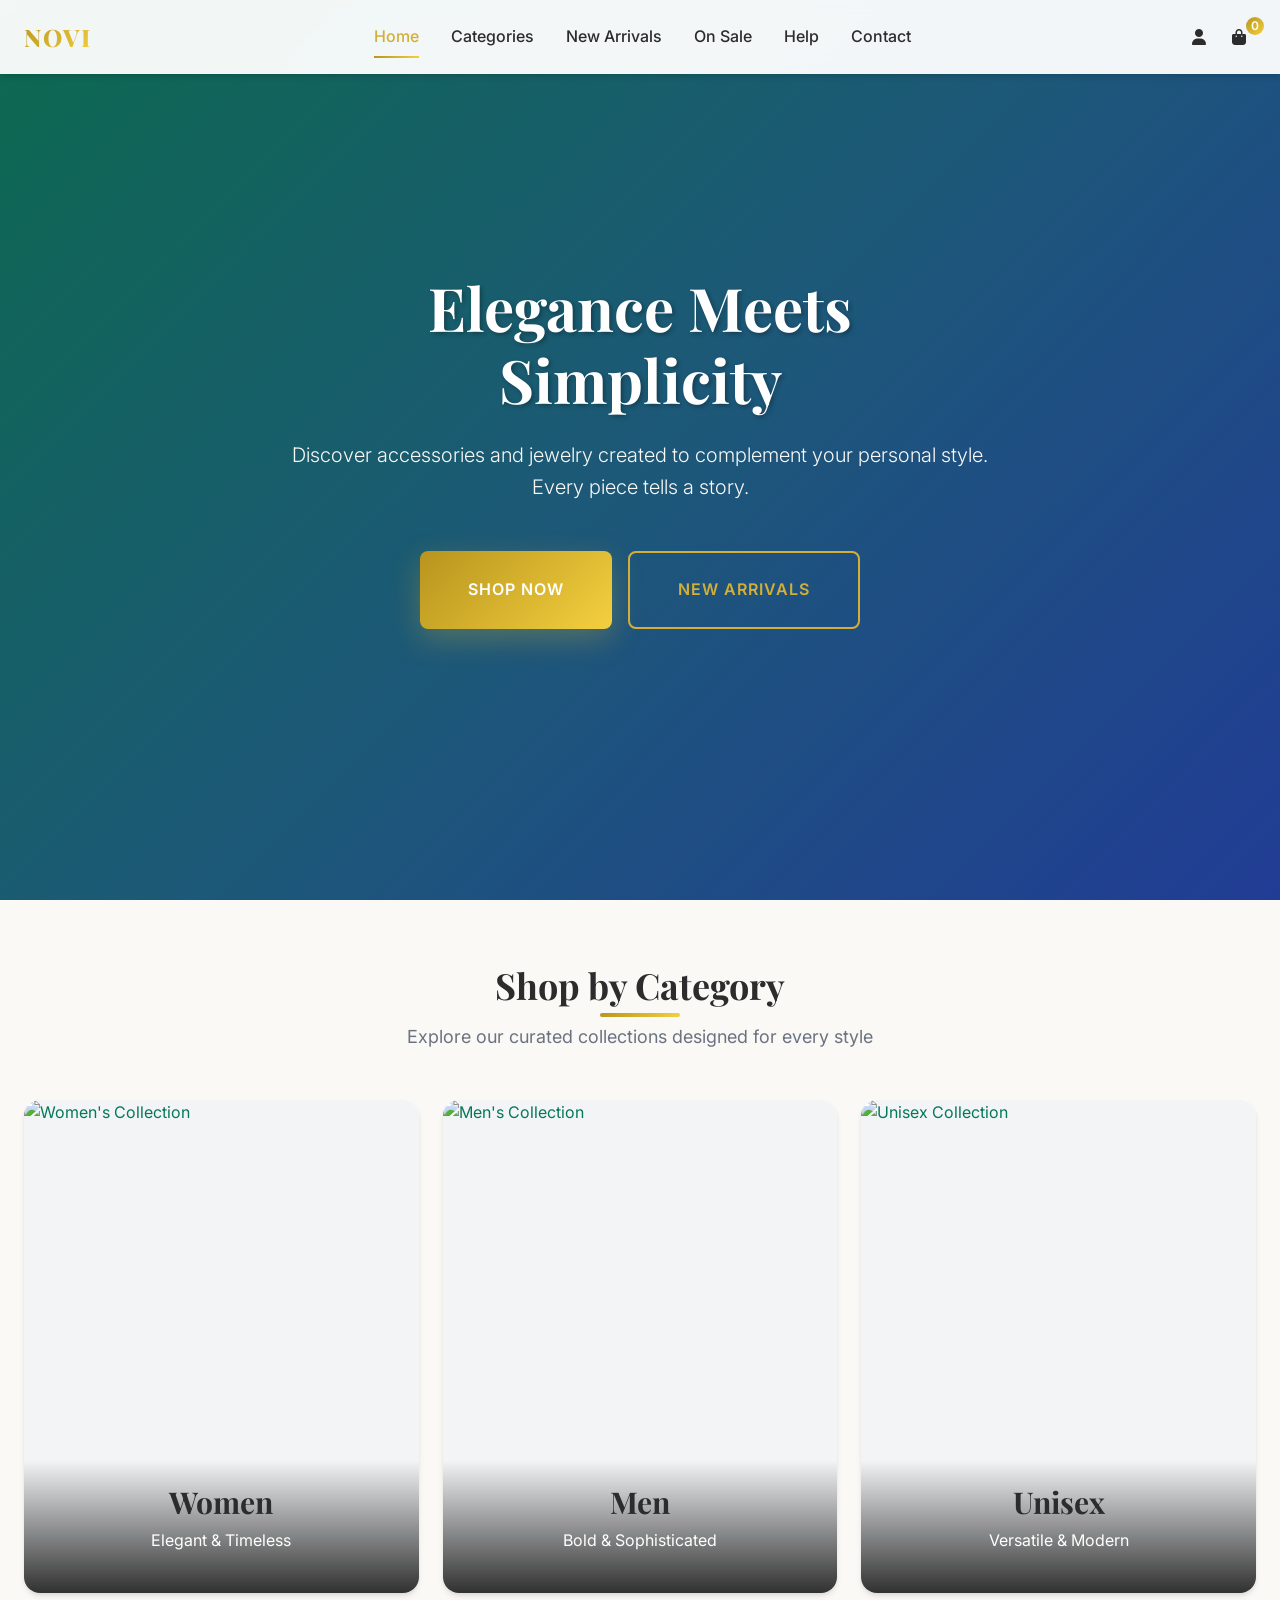
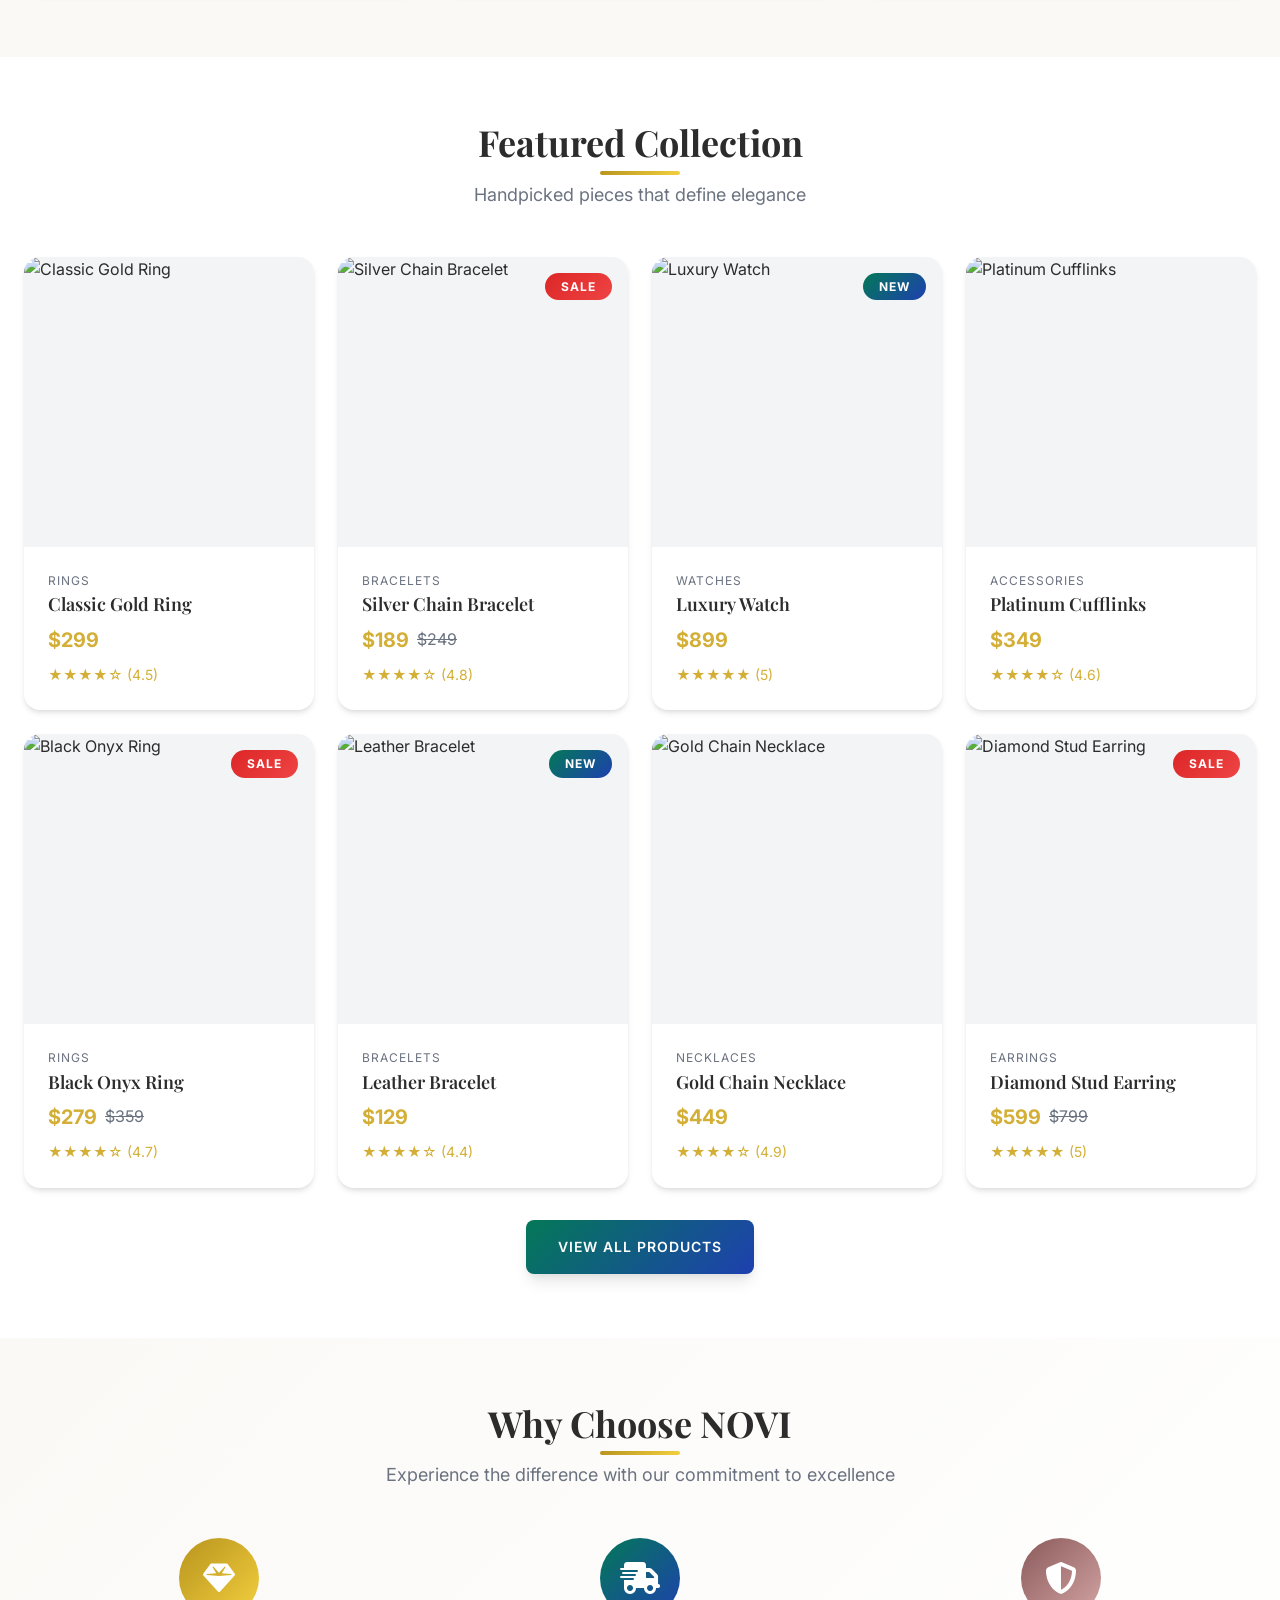
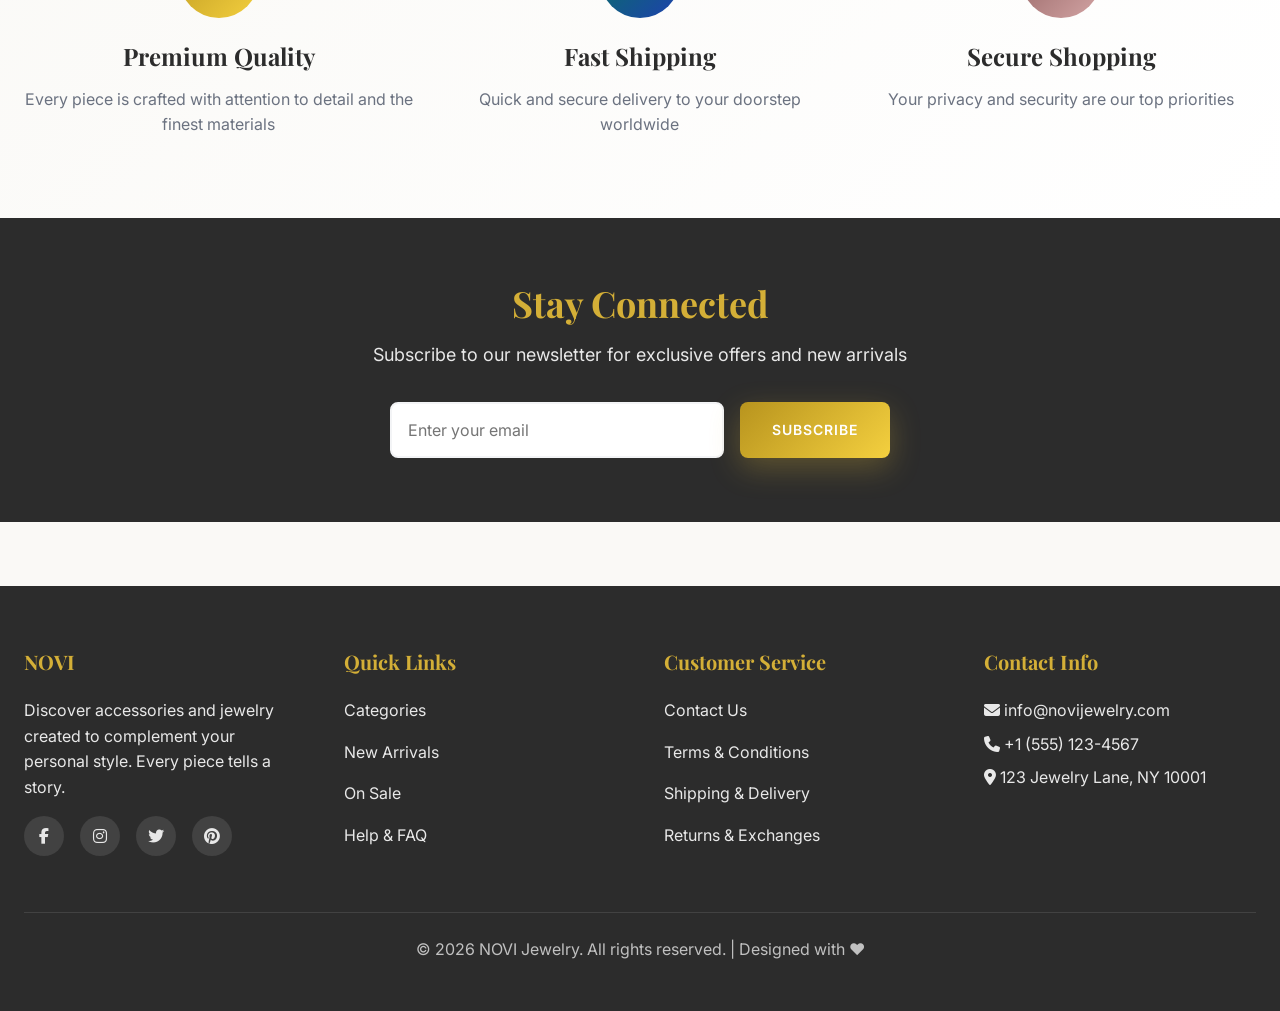
==== index.html @ 6aa07635 "NOVI frontend" ====
<!DOCTYPE html>
<html lang="en">
<head>
  <meta charset="UTF-8">
  <meta name="viewport" content="width=device-width, initial-scale=1.0">
  <meta name="description" content="NOVI - Discover elegant jewelry and accessories designed to complement your personal style. Shop timeless designs from the comfort of your home.">
  <title>NOVI - Elegant Jewelry & Accessories</title>
  
  <!-- Stylesheets -->
  <link rel="stylesheet" href="styles.css">
  <link rel="stylesheet" href="components.css">
  
  <!-- Font Awesome for Icons -->
  <link rel="stylesheet" href="https://cdnjs.cloudflare.com/ajax/libs/font-awesome/6.4.0/css/all.min.css">
</head>
<body>
  
  <!-- Header/Navigation -->
  <header class="header">
    <div class="header-container">
      <a href="index.html" class="logo">NOVI</a>
      
      <nav class="nav-menu">
        <a href="index.html" class="nav-link">Home</a>
        <a href="categories.html" class="nav-link">Categories</a>
        <a href="new-arrivals.html" class="nav-link">New Arrivals</a>
        <a href="on-sale.html" class="nav-link">On Sale</a>
        <a href="help.html" class="nav-link">Help</a>
        <a href="contact.html" class="nav-link">Contact</a>
      </nav>
      
      <div class="nav-icons">
        <a href="login.html" class="nav-icon" title="Account">
          <i class="fas fa-user"></i>
        </a>
        <div class="nav-icon cart-badge" data-count="0" title="Cart">
          <i class="fas fa-shopping-bag"></i>
        </div>
      </div>
      
      <div class="mobile-menu-toggle">
        <span></span>
        <span></span>
        <span></span>
      </div>
    </div>
  </header>
  
  <!-- Hero Section -->
  <section class="hero">
    <div class="hero-background">
      <img src="https://images.unsplash.com/photo-1515562141207-7a88fb7ce338?w=1920&h=1080&fit=crop" alt="Luxury Jewelry">
    </div>
    <div class="hero-overlay"></div>
    <div class="hero-content animate-fade-in-up">
      <h1 class="hero-title">Elegance Meets Simplicity</h1>
      <p class="hero-subtitle">Discover accessories and jewelry created to complement your personal style. Every piece tells a story.</p>
      <div class="hero-cta">
        <a href="categories.html" class="btn btn-primary btn-lg">Shop Now</a>
        <a href="new-arrivals.html" class="btn btn-outline btn-lg">New Arrivals</a>
      </div>
    </div>
  </section>
  
  <!-- Featured Categories -->
  <section class="section">
    <div class="container">
      <div class="section-header">
        <h2 class="section-title">Shop by Category</h2>
        <p class="section-subtitle">Explore our curated collections designed for every style</p>
      </div>
      
      <div class="grid grid-cols-1 md:grid-cols-3 gap-lg">
        <a href="women.html" class="product-card reveal" style="text-decoration: none;">
          <div class="product-image-wrapper" style="aspect-ratio: 4/5;">
            <img src="https://images.unsplash.com/photo-1535632066927-ab7c9ab60908?w=600&h=750&fit=crop" alt="Women's Collection" class="product-image">
            <div class="product-overlay" style="transform: translateY(0); background: linear-gradient(180deg, rgba(0,0,0,0) 0%, rgba(0,0,0,0.8) 100%);">
              <div style="text-align: center; color: white;">
                <h3 style="font-family: var(--font-heading); font-size: var(--text-3xl); margin-bottom: var(--spacing-sm);">Women</h3>
                <p style="font-size: var(--text-base);">Elegant & Timeless</p>
              </div>
            </div>
          </div>
        </a>
        
        <a href="men.html" class="product-card reveal" style="text-decoration: none;">
          <div class="product-image-wrapper" style="aspect-ratio: 4/5;">
            <img src="https://images.unsplash.com/photo-1611591437281-460bfbe1220a?w=600&h=750&fit=crop" alt="Men's Collection" class="product-image">
            <div class="product-overlay" style="transform: translateY(0); background: linear-gradient(180deg, rgba(0,0,0,0) 0%, rgba(0,0,0,0.8) 100%);">
              <div style="text-align: center; color: white;">
                <h3 style="font-family: var(--font-heading); font-size: var(--text-3xl); margin-bottom: var(--spacing-sm);">Men</h3>
                <p style="font-size: var(--text-base);">Bold & Sophisticated</p>
              </div>
            </div>
          </div>
        </a>
        
        <a href="unisex.html" class="product-card reveal" style="text-decoration: none;">
          <div class="product-image-wrapper" style="aspect-ratio: 4/5;">
            <img src="https://images.unsplash.com/photo-1599643478518-a784e5dc4c8f?w=600&h=750&fit=crop" alt="Unisex Collection" class="product-image">
            <div class="product-overlay" style="transform: translateY(0); background: linear-gradient(180deg, rgba(0,0,0,0) 0%, rgba(0,0,0,0.8) 100%);">
              <div style="text-align: center; color: white;">
                <h3 style="font-family: var(--font-heading); font-size: var(--text-3xl); margin-bottom: var(--spacing-sm);">Unisex</h3>
                <p style="font-size: var(--text-base);">Versatile & Modern</p>
              </div>
            </div>
          </div>
        </a>
      </div>
    </div>
  </section>
  
  <!-- Featured Products -->
  <section class="section bg-white">
    <div class="container">
      <div class="section-header">
        <h2 class="section-title">Featured Collection</h2>
        <p class="section-subtitle">Handpicked pieces that define elegance</p>
      </div>
      
      <div class="grid grid-cols-1 md:grid-cols-2 lg:grid-cols-4 gap-lg" id="featured-products"></div>
      
      <div class="text-center mt-xl">
        <a href="categories.html" class="btn btn-secondary">View All Products</a>
      </div>
    </div>
  </section>
  
  <!-- Why Choose NOVI -->
  <section class="section" style="background: linear-gradient(135deg, #FAF9F6 0%, #FFFFFF 100%);">
    <div class="container">
      <div class="section-header">
        <h2 class="section-title">Why Choose NOVI</h2>
        <p class="section-subtitle">Experience the difference with our commitment to excellence</p>
      </div>
      
      <div class="grid grid-cols-1 md:grid-cols-3 gap-xl">
        <div class="text-center reveal">
          <div style="width: 80px; height: 80px; margin: 0 auto var(--spacing-lg); background: var(--gradient-gold); border-radius: var(--radius-full); display: flex; align-items: center; justify-content: center;">
            <i class="fas fa-gem" style="font-size: 2rem; color: white;"></i>
          </div>
          <h3 style="font-family: var(--font-heading); font-size: var(--text-2xl); margin-bottom: var(--spacing-md);">Premium Quality</h3>
          <p style="color: var(--color-gray);">Every piece is crafted with attention to detail and the finest materials</p>
        </div>
        
        <div class="text-center reveal">
          <div style="width: 80px; height: 80px; margin: 0 auto var(--spacing-lg); background: var(--gradient-primary); border-radius: var(--radius-full); display: flex; align-items: center; justify-content: center;">
            <i class="fas fa-shipping-fast" style="font-size: 2rem; color: white;"></i>
          </div>
          <h3 style="font-family: var(--font-heading); font-size: var(--text-2xl); margin-bottom: var(--spacing-md);">Fast Shipping</h3>
          <p style="color: var(--color-gray);">Quick and secure delivery to your doorstep worldwide</p>
        </div>
        
        <div class="text-center reveal">
          <div style="width: 80px; height: 80px; margin: 0 auto var(--spacing-lg); background: var(--gradient-rose); border-radius: var(--radius-full); display: flex; align-items: center; justify-content: center;">
            <i class="fas fa-shield-alt" style="font-size: 2rem; color: white;"></i>
          </div>
          <h3 style="font-family: var(--font-heading); font-size: var(--text-2xl); margin-bottom: var(--spacing-md);">Secure Shopping</h3>
          <p style="color: var(--color-gray);">Your privacy and security are our top priorities</p>
        </div>
      </div>
    </div>
  </section>
  
  <!-- Newsletter -->
  <section class="section bg-charcoal" style="color: white;">
    <div class="container">
      <div class="text-center">
        <h2 style="color: var(--color-gold); font-size: var(--text-4xl); margin-bottom: var(--spacing-md);">Stay Connected</h2>
        <p style="font-size: var(--text-lg); margin-bottom: var(--spacing-xl); color: var(--color-silver-light);">Subscribe to our newsletter for exclusive offers and new arrivals</p>
        
        <div style="max-width: 500px; margin: 0 auto; display: flex; gap: var(--spacing-md);">
          <input type="email" class="form-input newsletter-input" placeholder="Enter your email" style="flex: 1;">
          <button class="btn btn-primary" onclick="subscribeNewsletter(document.querySelector('.newsletter-input').value)">Subscribe</button>
        </div>
      </div>
    </div>
  </section>
  
  <!-- Footer -->
  <footer class="footer">
    <div class="container">
      <div class="footer-content">
        <div class="footer-section">
          <h3>NOVI</h3>
          <p>Discover accessories and jewelry created to complement your personal style. Every piece tells a story.</p>
          <div class="social-links">
            <a href="#" class="social-icon"><i class="fab fa-facebook-f"></i></a>
            <a href="#" class="social-icon"><i class="fab fa-instagram"></i></a>
            <a href="#" class="social-icon"><i class="fab fa-twitter"></i></a>
            <a href="#" class="social-icon"><i class="fab fa-pinterest"></i></a>
          </div>
        </div>
        
        <div class="footer-section">
          <h3>Quick Links</h3>
          <div class="footer-links">
            <a href="categories.html">Categories</a>
            <a href="new-arrivals.html">New Arrivals</a>
            <a href="on-sale.html">On Sale</a>
            <a href="help.html">Help & FAQ</a>
          </div>
        </div>
        
        <div class="footer-section">
          <h3>Customer Service</h3>
          <div class="footer-links">
            <a href="contact.html">Contact Us</a>
            <a href="terms.html">Terms & Conditions</a>
            <a href="terms.html#shipping">Shipping & Delivery</a>
            <a href="terms.html#returns">Returns & Exchanges</a>
          </div>
        </div>
        
        <div class="footer-section">
          <h3>Contact Info</h3>
          <p><i class="fas fa-envelope"></i> info@novijewelry.com</p>
          <p><i class="fas fa-phone"></i> +1 (555) 123-4567</p>
          <p><i class="fas fa-map-marker-alt"></i> 123 Jewelry Lane, NY 10001</p>
        </div>
      </div>
      
      <div class="footer-bottom">
        <p>&copy; 2026 NOVI Jewelry. All rights reserved. | Designed with ❤️</p>
      </div>
    </div>
  </footer>
  
  <!-- Scripts -->
  <script src="products.js"></script>
  <script src="main.js"></script>
  <script>
    // Load featured products on home page
    window.addEventListener('load', function() {
      const allProducts = getAllProducts();
      const featured = allProducts.slice(0, 8);
      renderProducts(featured, 'featured-products');
    });
  </script>
  
</body>
</html>
---- styles.css ----
/* ============================================
   NOVI Jewelry - Global Styles
   Premium Design System
   ============================================ */

/* Google Fonts */
@import url('https://fonts.googleapis.com/css2?family=Playfair+Display:wght@400;500;600;700;800&family=Inter:wght@300;400;500;600;700&display=swap');

/* ============================================
   CSS Custom Properties
   ============================================ */
:root {
  /* Primary Colors - Jewel Tones */
  --color-emerald: #047857;
  --color-emerald-light: #10b981;
  --color-emerald-dark: #065f46;
  
  --color-sapphire: #1e40af;
  --color-sapphire-light: #3b82f6;
  --color-sapphire-dark: #1e3a8a;
  
  --color-rose-gold: #b76e79;
  --color-rose-gold-light: #d4a5a5;
  --color-rose-gold-dark: #8b5a5a;
  
  /* Accent Colors */
  --color-gold: #D4AF37;
  --color-gold-light: #f4d03f;
  --color-gold-dark: #b8941e;
  
  --color-silver: #C0C0C0;
  --color-silver-light: #e8e8e8;
  --color-silver-dark: #8c8c8c;
  
  /* Neutral Colors */
  --color-cream: #FAF9F6;
  --color-white: #FFFFFF;
  --color-charcoal: #2C2C2C;
  --color-gray-light: #f3f4f6;
  --color-gray: #6b7280;
  --color-gray-dark: #374151;
  
  /* Gradient Backgrounds */
  --gradient-primary: linear-gradient(135deg, var(--color-emerald) 0%, var(--color-sapphire) 100%);
  --gradient-gold: linear-gradient(135deg, var(--color-gold-dark) 0%, var(--color-gold-light) 100%);
  --gradient-rose: linear-gradient(135deg, var(--color-rose-gold-dark) 0%, var(--color-rose-gold-light) 100%);
  --gradient-elegant: linear-gradient(135deg, #2C2C2C 0%, #4a4a4a 50%, #2C2C2C 100%);
  --gradient-overlay: linear-gradient(180deg, rgba(0,0,0,0) 0%, rgba(0,0,0,0.7) 100%);
  
  /* Typography */
  --font-heading: 'Playfair Display', serif;
  --font-body: 'Inter', sans-serif;
  
  /* Font Sizes */
  --text-xs: 0.75rem;
  --text-sm: 0.875rem;
  --text-base: 1rem;
  --text-lg: 1.125rem;
  --text-xl: 1.25rem;
  --text-2xl: 1.5rem;
  --text-3xl: 1.875rem;
  --text-4xl: 2.25rem;
  --text-5xl: 3rem;
  --text-6xl: 3.75rem;
  
  /* Spacing */
  --spacing-xs: 0.25rem;
  --spacing-sm: 0.5rem;
  --spacing-md: 1rem;
  --spacing-lg: 1.5rem;
  --spacing-xl: 2rem;
  --spacing-2xl: 3rem;
  --spacing-3xl: 4rem;
  
  /* Border Radius */
  --radius-sm: 0.25rem;
  --radius-md: 0.5rem;
  --radius-lg: 1rem;
  --radius-xl: 1.5rem;
  --radius-full: 9999px;
  
  /* Shadows */
  --shadow-sm: 0 1px 2px 0 rgba(0, 0, 0, 0.05);
  --shadow-md: 0 4px 6px -1px rgba(0, 0, 0, 0.1), 0 2px 4px -1px rgba(0, 0, 0, 0.06);
  --shadow-lg: 0 10px 15px -3px rgba(0, 0, 0, 0.1), 0 4px 6px -2px rgba(0, 0, 0, 0.05);
  --shadow-xl: 0 20px 25px -5px rgba(0, 0, 0, 0.1), 0 10px 10px -5px rgba(0, 0, 0, 0.04);
  --shadow-gold: 0 10px 30px rgba(212, 175, 55, 0.3);
  --shadow-elegant: 0 15px 35px rgba(0, 0, 0, 0.2);
  
  /* Transitions */
  --transition-fast: 150ms ease-in-out;
  --transition-base: 300ms ease-in-out;
  --transition-slow: 500ms ease-in-out;
  
  /* Z-index */
  --z-dropdown: 1000;
  --z-sticky: 1020;
  --z-fixed: 1030;
  --z-modal-backdrop: 1040;
  --z-modal: 1050;
  --z-popover: 1060;
  --z-tooltip: 1070;
}

/* ============================================
   Reset & Base Styles
   ============================================ */
*, *::before, *::after {
  box-sizing: border-box;
  margin: 0;
  padding: 0;
}

html {
  scroll-behavior: smooth;
  -webkit-font-smoothing: antialiased;
  -moz-osx-font-smoothing: grayscale;
}

body {
  font-family: var(--font-body);
  font-size: var(--text-base);
  line-height: 1.6;
  color: var(--color-charcoal);
  background-color: var(--color-cream);
  overflow-x: hidden;
}

/* Typography */
h1, h2, h3, h4, h5, h6 {
  font-family: var(--font-heading);
  font-weight: 700;
  line-height: 1.2;
  margin-bottom: var(--spacing-md);
  color: var(--color-charcoal);
}

h1 { font-size: var(--text-5xl); }
h2 { font-size: var(--text-4xl); }
h3 { font-size: var(--text-3xl); }
h4 { font-size: var(--text-2xl); }
h5 { font-size: var(--text-xl); }
h6 { font-size: var(--text-lg); }

p {
  margin-bottom: var(--spacing-md);
}

a {
  color: var(--color-emerald);
  text-decoration: none;
  transition: color var(--transition-base);
}

a:hover {
  color: var(--color-emerald-light);
}

img {
  max-width: 100%;
  height: auto;
  display: block;
}

ul, ol {
  list-style: none;
}

button {
  font-family: var(--font-body);
  cursor: pointer;
  border: none;
  background: none;
}

input, textarea, select {
  font-family: var(--font-body);
  font-size: var(--text-base);
}

/* ============================================
   Utility Classes
   ============================================ */

/* Container */
.container {
  width: 100%;
  max-width: 1280px;
  margin: 0 auto;
  padding: 0 var(--spacing-lg);
}

.container-fluid {
  width: 100%;
  padding: 0 var(--spacing-lg);
}

/* Flexbox Utilities */
.flex { display: flex; }
.flex-col { flex-direction: column; }
.flex-wrap { flex-wrap: wrap; }
.items-center { align-items: center; }
.items-start { align-items: flex-start; }
.items-end { align-items: flex-end; }
.justify-center { justify-content: center; }
.justify-between { justify-content: space-between; }
.justify-around { justify-content: space-around; }
.justify-end { justify-content: flex-end; }
.gap-sm { gap: var(--spacing-sm); }
.gap-md { gap: var(--spacing-md); }
.gap-lg { gap: var(--spacing-lg); }
.gap-xl { gap: var(--spacing-xl); }

/* Grid Utilities */
.grid { display: grid; }
.grid-cols-1 { grid-template-columns: repeat(1, 1fr); }
.grid-cols-2 { grid-template-columns: repeat(2, 1fr); }
.grid-cols-3 { grid-template-columns: repeat(3, 1fr); }
.grid-cols-4 { grid-template-columns: repeat(4, 1fr); }

/* Text Utilities */
.text-center { text-align: center; }
.text-left { text-align: left; }
.text-right { text-align: right; }
.text-uppercase { text-transform: uppercase; }
.text-capitalize { text-transform: capitalize; }
.font-heading { font-family: var(--font-heading); }
.font-body { font-family: var(--font-body); }

/* Color Utilities */
.text-gold { color: var(--color-gold); }
.text-silver { color: var(--color-silver); }
.text-white { color: var(--color-white); }
.text-charcoal { color: var(--color-charcoal); }
.text-gray { color: var(--color-gray); }

.bg-white { background-color: var(--color-white); }
.bg-cream { background-color: var(--color-cream); }
.bg-charcoal { background-color: var(--color-charcoal); }
.bg-gradient-primary { background: var(--gradient-primary); }
.bg-gradient-gold { background: var(--gradient-gold); }

/* Spacing Utilities */
.m-0 { margin: 0; }
.mt-sm { margin-top: var(--spacing-sm); }
.mt-md { margin-top: var(--spacing-md); }
.mt-lg { margin-top: var(--spacing-lg); }
.mt-xl { margin-top: var(--spacing-xl); }
.mb-sm { margin-bottom: var(--spacing-sm); }
.mb-md { margin-bottom: var(--spacing-md); }
.mb-lg { margin-bottom: var(--spacing-lg); }
.mb-xl { margin-bottom: var(--spacing-xl); }
.my-lg { margin-top: var(--spacing-lg); margin-bottom: var(--spacing-lg); }
.my-xl { margin-top: var(--spacing-xl); margin-bottom: var(--spacing-xl); }

.p-sm { padding: var(--spacing-sm); }
.p-md { padding: var(--spacing-md); }
.p-lg { padding: var(--spacing-lg); }
.p-xl { padding: var(--spacing-xl); }
.py-lg { padding-top: var(--spacing-lg); padding-bottom: var(--spacing-lg); }
.py-xl { padding-top: var(--spacing-xl); padding-bottom: var(--spacing-xl); }
.px-lg { padding-left: var(--spacing-lg); padding-right: var(--spacing-lg); }

/* Display Utilities */
.hidden { display: none; }
.block { display: block; }
.inline-block { display: inline-block; }

/* Position Utilities */
.relative { position: relative; }
.absolute { position: absolute; }
.fixed { position: fixed; }

/* Overflow */
.overflow-hidden { overflow: hidden; }

/* ============================================
   Glassmorphism Effect
   ============================================ */
.glass {
  background: rgba(255, 255, 255, 0.1);
  backdrop-filter: blur(10px);
  -webkit-backdrop-filter: blur(10px);
  border: 1px solid rgba(255, 255, 255, 0.2);
  box-shadow: var(--shadow-lg);
}

.glass-dark {
  background: rgba(44, 44, 44, 0.7);
  backdrop-filter: blur(10px);
  -webkit-backdrop-filter: blur(10px);
  border: 1px solid rgba(255, 255, 255, 0.1);
}

/* ============================================
   Animation Keyframes
   ============================================ */
@keyframes fadeIn {
  from {
    opacity: 0;
  }
  to {
    opacity: 1;
  }
}

@keyframes fadeInUp {
  from {
    opacity: 0;
    transform: translateY(30px);
  }
  to {
    opacity: 1;
    transform: translateY(0);
  }
}

@keyframes fadeInDown {
  from {
    opacity: 0;
    transform: translateY(-30px);
  }
  to {
    opacity: 1;
    transform: translateY(0);
  }
}

@keyframes slideInLeft {
  from {
    opacity: 0;
    transform: translateX(-50px);
  }
  to {
    opacity: 1;
    transform: translateX(0);
  }
}

@keyframes slideInRight {
  from {
    opacity: 0;
    transform: translateX(50px);
  }
  to {
    opacity: 1;
    transform: translateX(0);
  }
}

@keyframes scaleIn {
  from {
    opacity: 0;
    transform: scale(0.9);
  }
  to {
    opacity: 1;
    transform: scale(1);
  }
}

@keyframes shimmer {
  0% {
    background-position: -1000px 0;
  }
  100% {
    background-position: 1000px 0;
  }
}

@keyframes float {
  0%, 100% {
    transform: translateY(0);
  }
  50% {
    transform: translateY(-20px);
  }
}

@keyframes pulse {
  0%, 100% {
    opacity: 1;
  }
  50% {
    opacity: 0.5;
  }
}

/* Animation Classes */
.animate-fade-in {
  animation: fadeIn var(--transition-slow) ease-out;
}

.animate-fade-in-up {
  animation: fadeInUp var(--transition-slow) ease-out;
}

.animate-fade-in-down {
  animation: fadeInDown var(--transition-slow) ease-out;
}

.animate-slide-in-left {
  animation: slideInLeft var(--transition-slow) ease-out;
}

.animate-slide-in-right {
  animation: slideInRight var(--transition-slow) ease-out;
}

.animate-scale-in {
  animation: scaleIn var(--transition-base) ease-out;
}

/* ============================================
   Responsive Breakpoints
   ============================================ */
@media (max-width: 767px) {
  :root {
    --text-5xl: 2.25rem;
    --text-4xl: 1.875rem;
    --text-3xl: 1.5rem;
  }
  
  .container {
    padding: 0 var(--spacing-md);
  }
  
  h1 { font-size: var(--text-4xl); }
  h2 { font-size: var(--text-3xl); }
  h3 { font-size: var(--text-2xl); }
}

@media (min-width: 768px) {
  .md\:grid-cols-2 { grid-template-columns: repeat(2, 1fr); }
  .md\:grid-cols-3 { grid-template-columns: repeat(3, 1fr); }
  .md\:flex-row { flex-direction: row; }
  .md\:text-left { text-align: left; }
}

@media (min-width: 1024px) {
  .lg\:grid-cols-3 { grid-template-columns: repeat(3, 1fr); }
  .lg\:grid-cols-4 { grid-template-columns: repeat(4, 1fr); }
}

/* ============================================
   Scroll Reveal (Intersection Observer)
   ============================================ */
.reveal {
  opacity: 0;
  transform: translateY(30px);
  transition: opacity var(--transition-slow), transform var(--transition-slow);
}

.reveal.active {
  opacity: 1;
  transform: translateY(0);
}
---- components.css ----
/* ============================================
   NOVI Jewelry - Component Styles
   Reusable UI Components
   ============================================ */

/* ============================================
   Navigation Header
   ============================================ */
.header {
    position: fixed;
    top: 0;
    left: 0;
    right: 0;
    background: rgba(255, 255, 255, 0.95);
    backdrop-filter: blur(10px);
    -webkit-backdrop-filter: blur(10px);
    box-shadow: var(--shadow-md);
    z-index: var(--z-fixed);
    transition: all var(--transition-base);
}

.header.scrolled {
    background: rgba(255, 255, 255, 0.98);
    box-shadow: var(--shadow-lg);
}

.header-container {
    display: flex;
    align-items: center;
    justify-content: space-between;
    padding: var(--spacing-md) var(--spacing-lg);
    max-width: 1280px;
    margin: 0 auto;
}

.logo {
    font-family: var(--font-heading);
    font-size: var(--text-2xl);
    font-weight: 800;
    background: var(--gradient-gold);
    -webkit-background-clip: text;
    -webkit-text-fill-color: transparent;
    background-clip: text;
    letter-spacing: 2px;
    transition: transform var(--transition-base);
}

.logo:hover {
    transform: scale(1.05);
}

.nav-menu {
    display: flex;
    align-items: center;
    gap: var(--spacing-xl);
}

.nav-link {
    font-weight: 500;
    color: var(--color-charcoal);
    position: relative;
    padding: var(--spacing-sm) 0;
    transition: color var(--transition-base);
}

.nav-link::after {
    content: '';
    position: absolute;
    bottom: 0;
    left: 0;
    width: 0;
    height: 2px;
    background: var(--gradient-gold);
    transition: width var(--transition-base);
}

.nav-link:hover {
    color: var(--color-gold);
}

.nav-link:hover::after {
    width: 100%;
}

.nav-link.active {
    color: var(--color-gold);
}

.nav-link.active::after {
    width: 100%;
}

.nav-icons {
    display: flex;
    align-items: center;
    gap: var(--spacing-md);
}

.nav-icon {
    width: 24px;
    height: 24px;
    color: var(--color-charcoal);
    cursor: pointer;
    transition: all var(--transition-base);
}

.nav-icon:hover {
    color: var(--color-gold);
    transform: scale(1.1);
}

.cart-badge {
    position: relative;
}

.cart-badge::after {
    content: attr(data-count);
    position: absolute;
    top: -8px;
    right: -8px;
    background: var(--gradient-gold);
    color: var(--color-white);
    font-size: var(--text-xs);
    font-weight: 600;
    width: 18px;
    height: 18px;
    border-radius: var(--radius-full);
    display: flex;
    align-items: center;
    justify-content: center;
}

/* Mobile Menu Toggle */
.mobile-menu-toggle {
    display: none;
    flex-direction: column;
    gap: 5px;
    cursor: pointer;
    padding: var(--spacing-sm);
}

.mobile-menu-toggle span {
    width: 25px;
    height: 3px;
    background: var(--color-charcoal);
    border-radius: var(--radius-sm);
    transition: all var(--transition-base);
}

.mobile-menu-toggle.active span:nth-child(1) {
    transform: rotate(45deg) translate(8px, 8px);
}

.mobile-menu-toggle.active span:nth-child(2) {
    opacity: 0;
}

.mobile-menu-toggle.active span:nth-child(3) {
    transform: rotate(-45deg) translate(7px, -7px);
}

/* ============================================
   Footer
   ============================================ */
.footer {
    background: var(--color-charcoal);
    color: var(--color-white);
    padding: var(--spacing-3xl) 0 var(--spacing-xl);
    margin-top: var(--spacing-3xl);
}

.footer-content {
    display: grid;
    grid-template-columns: repeat(auto-fit, minmax(250px, 1fr));
    gap: var(--spacing-2xl);
    margin-bottom: var(--spacing-2xl);
}

.footer-section h3 {
    color: var(--color-gold);
    margin-bottom: var(--spacing-lg);
    font-size: var(--text-xl);
}

.footer-section p,
.footer-section a {
    color: var(--color-silver-light);
    margin-bottom: var(--spacing-sm);
    transition: color var(--transition-base);
}

.footer-section a:hover {
    color: var(--color-gold);
}

.footer-links {
    display: flex;
    flex-direction: column;
    gap: var(--spacing-sm);
}

.social-links {
    display: flex;
    gap: var(--spacing-md);
    margin-top: var(--spacing-md);
}

.social-icon {
    width: 40px;
    height: 40px;
    border-radius: var(--radius-full);
    background: rgba(255, 255, 255, 0.1);
    display: flex;
    align-items: center;
    justify-content: center;
    color: var(--color-white);
    transition: all var(--transition-base);
}

.social-icon:hover {
    background: var(--gradient-gold);
    transform: translateY(-3px);
}

.footer-bottom {
    border-top: 1px solid rgba(255, 255, 255, 0.1);
    padding-top: var(--spacing-lg);
    text-align: center;
    color: var(--color-silver);
}

/* ============================================
   Buttons
   ============================================ */
.btn {
    display: inline-flex;
    align-items: center;
    justify-content: center;
    padding: var(--spacing-md) var(--spacing-xl);
    font-weight: 600;
    border-radius: var(--radius-md);
    cursor: pointer;
    transition: all var(--transition-base);
    text-transform: uppercase;
    letter-spacing: 1px;
    font-size: var(--text-sm);
    border: none;
    position: relative;
    overflow: hidden;
}

.btn::before {
    content: '';
    position: absolute;
    top: 50%;
    left: 50%;
    width: 0;
    height: 0;
    border-radius: var(--radius-full);
    background: rgba(255, 255, 255, 0.3);
    transform: translate(-50%, -50%);
    transition: width var(--transition-slow), height var(--transition-slow);
}

.btn:hover::before {
    width: 300px;
    height: 300px;
}

.btn-primary {
    background: var(--gradient-gold);
    color: var(--color-white);
    box-shadow: var(--shadow-gold);
}

.btn-primary:hover {
    transform: translateY(-2px);
    box-shadow: 0 15px 40px rgba(212, 175, 55, 0.4);
}

.btn-secondary {
    background: var(--gradient-primary);
    color: var(--color-white);
    box-shadow: var(--shadow-lg);
}

.btn-secondary:hover {
    transform: translateY(-2px);
    box-shadow: var(--shadow-xl);
}

.btn-outline {
    background: transparent;
    border: 2px solid var(--color-gold);
    color: var(--color-gold);
}

.btn-outline:hover {
    background: var(--gradient-gold);
    color: var(--color-white);
    border-color: transparent;
}

.btn-dark {
    background: var(--color-charcoal);
    color: var(--color-white);
}

.btn-dark:hover {
    background: var(--color-gray-dark);
    transform: translateY(-2px);
}

.btn-lg {
    padding: var(--spacing-lg) var(--spacing-2xl);
    font-size: var(--text-base);
}

.btn-sm {
    padding: var(--spacing-sm) var(--spacing-md);
    font-size: var(--text-xs);
}

/* ============================================
   Product Cards
   ============================================ */
.product-card {
    background: var(--color-white);
    border-radius: var(--radius-lg);
    overflow: hidden;
    box-shadow: var(--shadow-md);
    transition: all var(--transition-base);
    position: relative;
}

.product-card:hover {
    transform: translateY(-8px);
    box-shadow: var(--shadow-xl);
}

.product-image-wrapper {
    position: relative;
    overflow: hidden;
    aspect-ratio: 1;
    background: var(--color-gray-light);
}

.product-image {
    width: 100%;
    height: 100%;
    object-fit: cover;
    transition: transform var(--transition-slow);
}

.product-card:hover .product-image {
    transform: scale(1.1);
}

.product-badge {
    position: absolute;
    top: var(--spacing-md);
    right: var(--spacing-md);
    background: var(--gradient-gold);
    color: var(--color-white);
    padding: var(--spacing-xs) var(--spacing-md);
    border-radius: var(--radius-full);
    font-size: var(--text-xs);
    font-weight: 700;
    text-transform: uppercase;
    letter-spacing: 1px;
    z-index: 2;
}

.product-badge.new {
    background: var(--gradient-primary);
}

.product-badge.sale {
    background: linear-gradient(135deg, #dc2626 0%, #ef4444 100%);
}

.product-overlay {
    position: absolute;
    bottom: 0;
    left: 0;
    right: 0;
    background: var(--gradient-overlay);
    padding: var(--spacing-lg);
    transform: translateY(100%);
    transition: transform var(--transition-base);
}

.product-card:hover .product-overlay {
    transform: translateY(0);
}

.product-quick-actions {
    display: flex;
    gap: var(--spacing-sm);
}

.quick-action-btn {
    flex: 1;
    padding: var(--spacing-sm);
    background: rgba(255, 255, 255, 0.9);
    border: none;
    border-radius: var(--radius-sm);
    cursor: pointer;
    font-size: var(--text-xs);
    font-weight: 600;
    transition: all var(--transition-base);
}

.quick-action-btn:hover {
    background: var(--color-gold);
    color: var(--color-white);
}

.product-info {
    padding: var(--spacing-lg);
}

.product-category {
    font-size: var(--text-xs);
    color: var(--color-gray);
    text-transform: uppercase;
    letter-spacing: 1px;
    margin-bottom: var(--spacing-xs);
}

.product-title {
    font-family: var(--font-heading);
    font-size: var(--text-lg);
    color: var(--color-charcoal);
    margin-bottom: var(--spacing-sm);
    font-weight: 600;
}

.product-price {
    display: flex;
    align-items: center;
    gap: var(--spacing-sm);
}

.price-current {
    font-size: var(--text-xl);
    font-weight: 700;
    color: var(--color-gold);
}

.price-original {
    font-size: var(--text-base);
    color: var(--color-gray);
    text-decoration: line-through;
}

.product-rating {
    display: flex;
    align-items: center;
    gap: var(--spacing-xs);
    margin-top: var(--spacing-sm);
    font-size: var(--text-sm);
    color: var(--color-gold);
}

/* ============================================
   Form Elements
   ============================================ */
.form-group {
    margin-bottom: var(--spacing-lg);
}

.form-label {
    display: block;
    margin-bottom: var(--spacing-sm);
    font-weight: 600;
    color: var(--color-charcoal);
    font-size: var(--text-sm);
}

.form-input,
.form-textarea,
.form-select {
    width: 100%;
    padding: var(--spacing-md);
    border: 2px solid var(--color-gray-light);
    border-radius: var(--radius-md);
    font-size: var(--text-base);
    transition: all var(--transition-base);
    background: var(--color-white);
}

.form-input:focus,
.form-textarea:focus,
.form-select:focus {
    outline: none;
    border-color: var(--color-gold);
    box-shadow: 0 0 0 3px rgba(212, 175, 55, 0.1);
}

.form-textarea {
    resize: vertical;
    min-height: 120px;
}

.form-checkbox {
    display: flex;
    align-items: center;
    gap: var(--spacing-sm);
    cursor: pointer;
}

.form-checkbox input[type="checkbox"] {
    width: 20px;
    height: 20px;
    cursor: pointer;
    accent-color: var(--color-gold);
}

.form-error {
    color: #dc2626;
    font-size: var(--text-sm);
    margin-top: var(--spacing-xs);
}

/* ============================================
   Modal
   ============================================ */
.modal-backdrop {
    position: fixed;
    top: 0;
    left: 0;
    right: 0;
    bottom: 0;
    background: rgba(0, 0, 0, 0.7);
    z-index: var(--z-modal-backdrop);
    display: flex;
    align-items: center;
    justify-content: center;
    opacity: 0;
    visibility: hidden;
    transition: all var(--transition-base);
}

.modal-backdrop.active {
    opacity: 1;
    visibility: visible;
}

.modal {
    background: var(--color-white);
    border-radius: var(--radius-xl);
    max-width: 600px;
    width: 90%;
    max-height: 90vh;
    overflow-y: auto;
    transform: scale(0.9);
    transition: transform var(--transition-base);
    box-shadow: var(--shadow-elegant);
}

.modal-backdrop.active .modal {
    transform: scale(1);
}

.modal-header {
    padding: var(--spacing-xl);
    border-bottom: 1px solid var(--color-gray-light);
    display: flex;
    align-items: center;
    justify-content: space-between;
}

.modal-title {
    font-family: var(--font-heading);
    font-size: var(--text-2xl);
    margin: 0;
}

.modal-close {
    width: 32px;
    height: 32px;
    border-radius: var(--radius-full);
    background: var(--color-gray-light);
    display: flex;
    align-items: center;
    justify-content: center;
    cursor: pointer;
    transition: all var(--transition-base);
}

.modal-close:hover {
    background: var(--color-gold);
    color: var(--color-white);
}

.modal-body {
    padding: var(--spacing-xl);
}

.modal-footer {
    padding: var(--spacing-xl);
    border-top: 1px solid var(--color-gray-light);
    display: flex;
    gap: var(--spacing-md);
    justify-content: flex-end;
}

/* ============================================
   Hero Section
   ============================================ */
.hero {
    position: relative;
    min-height: 100vh;
    display: flex;
    align-items: center;
    justify-content: center;
    overflow: hidden;
    background: var(--gradient-elegant);
}

.hero-background {
    position: absolute;
    top: 0;
    left: 0;
    right: 0;
    bottom: 0;
    z-index: 1;
}

.hero-background img {
    width: 100%;
    height: 100%;
    object-fit: cover;
    opacity: 0.4;
}

.hero-overlay {
    position: absolute;
    top: 0;
    left: 0;
    right: 0;
    bottom: 0;
    background: linear-gradient(135deg, rgba(4, 120, 87, 0.8) 0%, rgba(30, 64, 175, 0.8) 100%);
    z-index: 2;
}

.hero-content {
    position: relative;
    z-index: 3;
    text-align: center;
    color: var(--color-white);
    max-width: 800px;
    padding: var(--spacing-2xl);
}

.hero-title {
    font-size: var(--text-6xl);
    margin-bottom: var(--spacing-lg);
    color: var(--color-white);
    text-shadow: 2px 2px 4px rgba(0, 0, 0, 0.3);
}

.hero-subtitle {
    font-size: var(--text-xl);
    margin-bottom: var(--spacing-2xl);
    color: var(--color-cream);
    font-weight: 300;
}

.hero-cta {
    display: flex;
    gap: var(--spacing-md);
    justify-content: center;
    flex-wrap: wrap;
}

/* ============================================
   Section Styles
   ============================================ */
.section {
    padding: var(--spacing-3xl) 0;
}

.section-header {
    text-align: center;
    margin-bottom: var(--spacing-2xl);
}

.section-title {
    font-size: var(--text-4xl);
    margin-bottom: var(--spacing-md);
    position: relative;
    display: inline-block;
}

.section-title::after {
    content: '';
    position: absolute;
    bottom: -10px;
    left: 50%;
    transform: translateX(-50%);
    width: 80px;
    height: 4px;
    background: var(--gradient-gold);
    border-radius: var(--radius-full);
}

.section-subtitle {
    font-size: var(--text-lg);
    color: var(--color-gray);
    max-width: 600px;
    margin: 0 auto;
}

/* ============================================
   Loading Spinner
   ============================================ */
.spinner {
    width: 50px;
    height: 50px;
    border: 4px solid var(--color-gray-light);
    border-top-color: var(--color-gold);
    border-radius: var(--radius-full);
    animation: spin 1s linear infinite;
}

@keyframes spin {
    to {
        transform: rotate(360deg);
    }
}

/* ============================================
   Responsive Design
   ============================================ */
@media (max-width: 767px) {
    .mobile-menu-toggle {
        display: flex;
    }

    .nav-menu {
        position: fixed;
        top: 70px;
        left: 0;
        right: 0;
        background: var(--color-white);
        flex-direction: column;
        padding: var(--spacing-xl);
        box-shadow: var(--shadow-lg);
        transform: translateY(-100%);
        opacity: 0;
        visibility: hidden;
        transition: all var(--transition-base);
    }

    .nav-menu.active {
        transform: translateY(0);
        opacity: 1;
        visibility: visible;
    }

    .hero-title {
        font-size: var(--text-4xl);
    }

    .hero-subtitle {
        font-size: var(--text-lg);
    }

    .hero-cta {
        flex-direction: column;
    }

    .footer-content {
        grid-template-columns: 1fr;
    }
}

@media (min-width: 768px) and (max-width: 1023px) {
    .nav-menu {
        gap: var(--spacing-md);
    }

    .hero-title {
        font-size: var(--text-5xl);
    }
}

/* ============================================
   Page Header
   ============================================ */
.page-header {
    padding: calc(var(--spacing-3xl) + 70px) var(--spacing-xl) var(--spacing-3xl);
    background: var(--gradient-primary);
    text-align: center;
    color: var(--color-white);
}

.page-header-content h1,
.page-title {
    font-size: var(--text-5xl);
    margin-bottom: var(--spacing-md);
    color: var(--color-white);
}

.page-header-content p,
.page-subtitle {
    font-size: var(--text-xl);
    opacity: 0.9;
}

/* ============================================
   Category Cards
   ============================================ */
.category-card {
    display: block;
    border-radius: var(--radius-xl);
    overflow: hidden;
    box-shadow: var(--shadow-lg);
    transition: all var(--transition-base);
}

.category-card:hover {
    transform: translateY(-10px);
    box-shadow: var(--shadow-xl);
}

.category-image-wrapper {
    position: relative;
    aspect-ratio: 3/4;
    overflow: hidden;
}

.category-image {
    width: 100%;
    height: 100%;
    object-fit: cover;
    transition: transform var(--transition-slow);
}

.category-card:hover .category-image {
    transform: scale(1.1);
}

.category-overlay {
    position: absolute;
    inset: 0;
    background: linear-gradient(180deg, rgba(0, 0, 0, 0.2) 0%, rgba(0, 0, 0, 0.8) 100%);
    display: flex;
    align-items: flex-end;
    padding: var(--spacing-2xl);
    transition: all var(--transition-base);
}

.category-content {
    color: var(--color-white);
    text-align: center;
    width: 100%;
}

.category-icon {
    font-size: 3rem;
    margin-bottom: var(--spacing-md);
    color: var(--color-gold);
}

.category-title {
    font-size: var(--text-3xl);
    font-family: var(--font-heading);
    margin-bottom: var(--spacing-sm);
}

.category-description {
    font-size: var(--text-lg);
    margin-bottom: var(--spacing-xs);
}

.category-count {
    font-size: var(--text-sm);
    opacity: 0.8;
}

.type-card {
    text-align: center;
    padding: var(--spacing-xl);
    background: var(--color-white);
    border-radius: var(--radius-lg);
    box-shadow: var(--shadow-md);
    transition: all var(--transition-base);
    cursor: pointer;
}

.type-card:hover {
    transform: translateY(-5px);
    box-shadow: var(--shadow-lg);
}

.type-icon-wrapper {
    width: 60px;
    height: 60px;
    margin: 0 auto var(--spacing-md);
    background: var(--gradient-gold);
    border-radius: var(--radius-full);
    display: flex;
    align-items: center;
    justify-content: center;
    font-size: 1.5rem;
    color: var(--color-white);
}

/* ============================================
   Filter Bar
   ============================================ */
.filter-bar {
    background: var(--color-white);
    border-bottom: 1px solid var(--color-gray-light);
    padding: var(--spacing-lg) 0;
    position: sticky;
    top: 70px;
    z-index: 10;
}

.filter-controls {
    display: flex;
    align-items: center;
    gap: var(--spacing-xl);
    flex-wrap: wrap;
}

.filter-group {
    display: flex;
    align-items: center;
    gap: var(--spacing-sm);
}

.filter-group label {
    font-weight: 600;
    color: var(--color-charcoal);
    white-space: nowrap;
}

.filter-select {
    padding: var(--spacing-sm) var(--spacing-md);
    border: 2px solid var(--color-gray-light);
    border-radius: var(--radius-md);
    background: var(--color-white);
    cursor: pointer;
    transition: all var(--transition-base);
}

.filter-select:focus {
    outline: none;
    border-color: var(--color-gold);
}

.filter-results {
    margin-left: auto;
    font-weight: 600;
    color: var(--color-gray);
}

/* ============================================
   FAQ Section
   ============================================ */
.faq-container {
    max-width: 900px;
    margin: 0 auto;
}

.faq-category {
    margin-bottom: var(--spacing-2xl);
}

.faq-category-title {
    font-size: var(--text-2xl);
    margin-bottom: var(--spacing-lg);
    color: var(--color-charcoal);
    display: flex;
    align-items: center;
    gap: var(--spacing-md);
}

.faq-category-title i {
    color: var(--color-gold);
}

.faq-item {
    background: var(--color-white);
    border-radius: var(--radius-lg);
    margin-bottom: var(--spacing-md);
    box-shadow: var(--shadow-sm);
    overflow: hidden;
    transition: all var(--transition-base);
}

.faq-item:hover {
    box-shadow: var(--shadow-md);
}

.faq-question {
    padding: var(--spacing-lg);
    display: flex;
    justify-content: space-between;
    align-items: center;
    cursor: pointer;
    font-weight: 600;
    color: var(--color-charcoal);
    transition: all var(--transition-base);
}

.faq-question:hover {
    color: var(--color-gold);
}

.faq-question i {
    transition: transform var(--transition-base);
}

.faq-item.active .faq-question i {
    transform: rotate(180deg);
}

.faq-answer {
    max-height: 0;
    overflow: hidden;
    transition: max-height var(--transition-base);
}

.faq-item.active .faq-answer {
    max-height: 500px;
}

.faq-answer p {
    padding: 0 var(--spacing-lg) var(--spacing-lg);
    color: var(--color-gray);
    line-height: 1.6;
}

/* ============================================
   Contact Page
   ============================================ */
.contact-info-card {
    text-align: center;
    padding: var(--spacing-2xl);
    background: var(--color-white);
    border-radius: var(--radius-xl);
    box-shadow: var(--shadow-md);
    transition: all var(--transition-base);
}

.contact-info-card:hover {
    transform: translateY(-5px);
    box-shadow: var(--shadow-lg);
}

.contact-icon {
    width: 70px;
    height: 70px;
    margin: 0 auto var(--spacing-lg);
    background: var(--gradient-gold);
    border-radius: var(--radius-full);
    display: flex;
    align-items: center;
    justify-content: center;
    font-size: 2rem;
    color: var(--color-white);
}

.contact-info-card h3 {
    font-size: var(--text-xl);
    margin-bottom: var(--spacing-md);
    color: var(--color-charcoal);
}

.contact-info-card p {
    color: var(--color-gray);
    margin-bottom: var(--spacing-xs);
}

.contact-info-card small {
    color: var(--color-gray);
    font-size: var(--text-sm);
}

.contact-form-wrapper {
    display: grid;
    grid-template-columns: 1fr 1fr;
    gap: var(--spacing-3xl);
    align-items: center;
}

.contact-form-content h2 {
    font-size: var(--text-3xl);
    margin-bottom: var(--spacing-md);
    color: var(--color-charcoal);
}

.contact-form-content p {
    color: var(--color-gray);
    margin-bottom: var(--spacing-xl);
}

.contact-form {
    display: flex;
    flex-direction: column;
}

.form-row {
    display: grid;
    grid-template-columns: 1fr 1fr;
    gap: var(--spacing-md);
}

.contact-form-image {
    border-radius: var(--radius-xl);
    overflow: hidden;
    box-shadow: var(--shadow-lg);
}

.contact-form-image img {
    width: 100%;
    height: 100%;
    object-fit: cover;
}

/* ============================================
   Terms & Policy Pages
   ============================================ */
.terms-nav {
    display: flex;
    gap: var(--spacing-md);
    flex-wrap: wrap;
    justify-content: center;
}

.terms-nav-link {
    padding: var(--spacing-md) var(--spacing-xl);
    background: var(--color-white);
    border: 2px solid var(--color-gray-light);
    border-radius: var(--radius-lg);
    color: var(--color-charcoal);
    font-weight: 600;
    transition: all var(--transition-base);
    display: flex;
    align-items: center;
    gap: var(--spacing-sm);
}

.terms-nav-link:hover {
    border-color: var(--color-gold);
    color: var(--color-gold);
    transform: translateY(-2px);
}

.terms-nav-link i {
    font-size: 1.2rem;
}

.terms-content {
    max-width: 900px;
    margin: 0 auto;
}

.terms-section {
    margin-bottom: var(--spacing-3xl);
}

.terms-section h2 {
    font-size: var(--text-3xl);
    margin-bottom: var(--spacing-lg);
    color: var(--color-charcoal);
    display: flex;
    align-items: center;
    gap: var(--spacing-md);
}

.terms-section h2 i {
    color: var(--color-gold);
}

.terms-section h3 {
    font-size: var(--text-xl);
    margin-top: var(--spacing-xl);
    margin-bottom: var(--spacing-md);
    color: var(--color-charcoal);
}

.terms-section p {
    color: var(--color-gray);
    line-height: 1.8;
    margin-bottom: var(--spacing-md);
}

.terms-section ul,
.terms-section ol {
    margin-left: var(--spacing-xl);
    margin-bottom: var(--spacing-md);
}

.terms-section li {
    color: var(--color-gray);
    line-height: 1.8;
    margin-bottom: var(--spacing-sm);
}

.policy-card {
    text-align: center;
    padding: var(--spacing-2xl);
    background: var(--color-white);
    border-radius: var(--radius-xl);
    box-shadow: var(--shadow-md);
    transition: all var(--transition-base);
    display: block;
    color: var(--color-charcoal);
}

.policy-card:hover {
    transform: translateY(-5px);
    box-shadow: var(--shadow-lg);
    color: var(--color-gold);
}

.policy-card i {
    font-size: 3rem;
    color: var(--color-gold);
    margin-bottom: var(--spacing-md);
}

.policy-card h3 {
    font-size: var(--text-xl);
    margin-bottom: var(--spacing-sm);
}

.policy-card p {
    color: var(--color-gray);
    font-size: var(--text-sm);
}

/* ============================================
   Payment Methods
   ============================================ */
.payment-methods-grid {
    display: grid;
    grid-template-columns: repeat(auto-fit, minmax(150px, 1fr));
    gap: var(--spacing-lg);
    margin: var(--spacing-xl) 0;
}

.payment-method-card {
    text-align: center;
    padding: var(--spacing-xl);
    background: var(--color-white);
    border: 2px solid var(--color-gray-light);
    border-radius: var(--radius-lg);
    transition: all var(--transition-base);
}

.payment-method-card:hover {
    border-color: var(--color-gold);
    transform: translateY(-3px);
}

.payment-method-card i {
    font-size: 3rem;
    color: var(--color-gold);
    margin-bottom: var(--spacing-sm);
}

.payment-method-card h4 {
    font-size: var(--text-base);
    color: var(--color-charcoal);
}

/* ============================================
   Shipping Options
   ============================================ */
.shipping-options-grid {
    display: grid;
    grid-template-columns: repeat(auto-fit, minmax(250px, 1fr));
    gap: var(--spacing-xl);
    margin: var(--spacing-xl) 0;
}

.shipping-option-card {
    text-align: center;
    padding: var(--spacing-2xl);
    background: var(--color-white);
    border: 2px solid var(--color-gray-light);
    border-radius: var(--radius-xl);
    transition: all var(--transition-base);
    position: relative;
}

.shipping-option-card:hover {
    border-color: var(--color-gold);
    transform: translateY(-5px);
    box-shadow: var(--shadow-lg);
}

.shipping-option-card.featured {
    border-color: var(--color-gold);
    background: linear-gradient(135deg, #FFF9E6 0%, #FFFFFF 100%);
}

.shipping-option-card .badge {
    position: absolute;
    top: -12px;
    left: 50%;
    transform: translateX(-50%);
    background: var(--gradient-gold);
    color: var(--color-white);
    padding: var(--spacing-xs) var(--spacing-md);
    border-radius: var(--radius-full);
    font-size: var(--text-xs);
    font-weight: 700;
    text-transform: uppercase;
}

.shipping-icon {
    width: 80px;
    height: 80px;
    margin: 0 auto var(--spacing-lg);
    background: var(--gradient-primary);
    border-radius: var(--radius-full);
    display: flex;
    align-items: center;
    justify-content: center;
    font-size: 2rem;
    color: var(--color-white);
}

.shipping-option-card h3 {
    font-size: var(--text-xl);
    margin-bottom: var(--spacing-md);
    color: var(--color-charcoal);
}

.shipping-time {
    font-size: var(--text-lg);
    color: var(--color-gray);
    margin-bottom: var(--spacing-sm);
}

.shipping-cost {
    font-size: var(--text-2xl);
    font-weight: 700;
    color: var(--color-gold);
    margin-bottom: var(--spacing-md);
}

.shipping-option-card ul {
    text-align: left;
    list-style: none;
    padding: 0;
}

.shipping-option-card li {
    padding: var(--spacing-xs) 0;
    color: var(--color-gray);
}

.shipping-option-card li::before {
    content: "✓ ";
    color: var(--color-gold);
    font-weight: 700;
    margin-right: var(--spacing-xs);
}

/* ============================================
   Help Categories
   ============================================ */
.help-category-card {
    text-align: center;
    padding: var(--spacing-2xl);
    background: var(--color-white);
    border-radius: var(--radius-xl);
    box-shadow: var(--shadow-md);
    transition: all var(--transition-base);
    display: block;
    color: var(--color-charcoal);
}

.help-category-card:hover {
    transform: translateY(-8px);
    box-shadow: var(--shadow-xl);
}

.help-icon {
    width: 80px;
    height: 80px;
    margin: 0 auto var(--spacing-lg);
    background: var(--gradient-primary);
    border-radius: var(--radius-full);
    display: flex;
    align-items: center;
    justify-content: center;
    font-size: 2rem;
    color: var(--color-white);
}

.help-category-card h3 {
    font-size: var(--text-2xl);
    margin-bottom: var(--spacing-md);
}

.help-category-card p {
    color: var(--color-gray);
}

/* ============================================
   Responsive Adjustments
   ============================================ */
@media (max-width: 767px) {
    .page-title {
        font-size: var(--text-3xl);
    }

    .page-subtitle {
        font-size: var(--text-base);
    }

    .contact-form-wrapper {
        grid-template-columns: 1fr;
    }

    .contact-form-image {
        order: -1;
        max-height: 300px;
    }

    .form-row {
        grid-template-columns: 1fr;
    }

    .filter-controls {
        flex-direction: column;
        align-items: stretch;
    }

    .filter-results {
        margin-left: 0;
        text-align: center;
    }
}
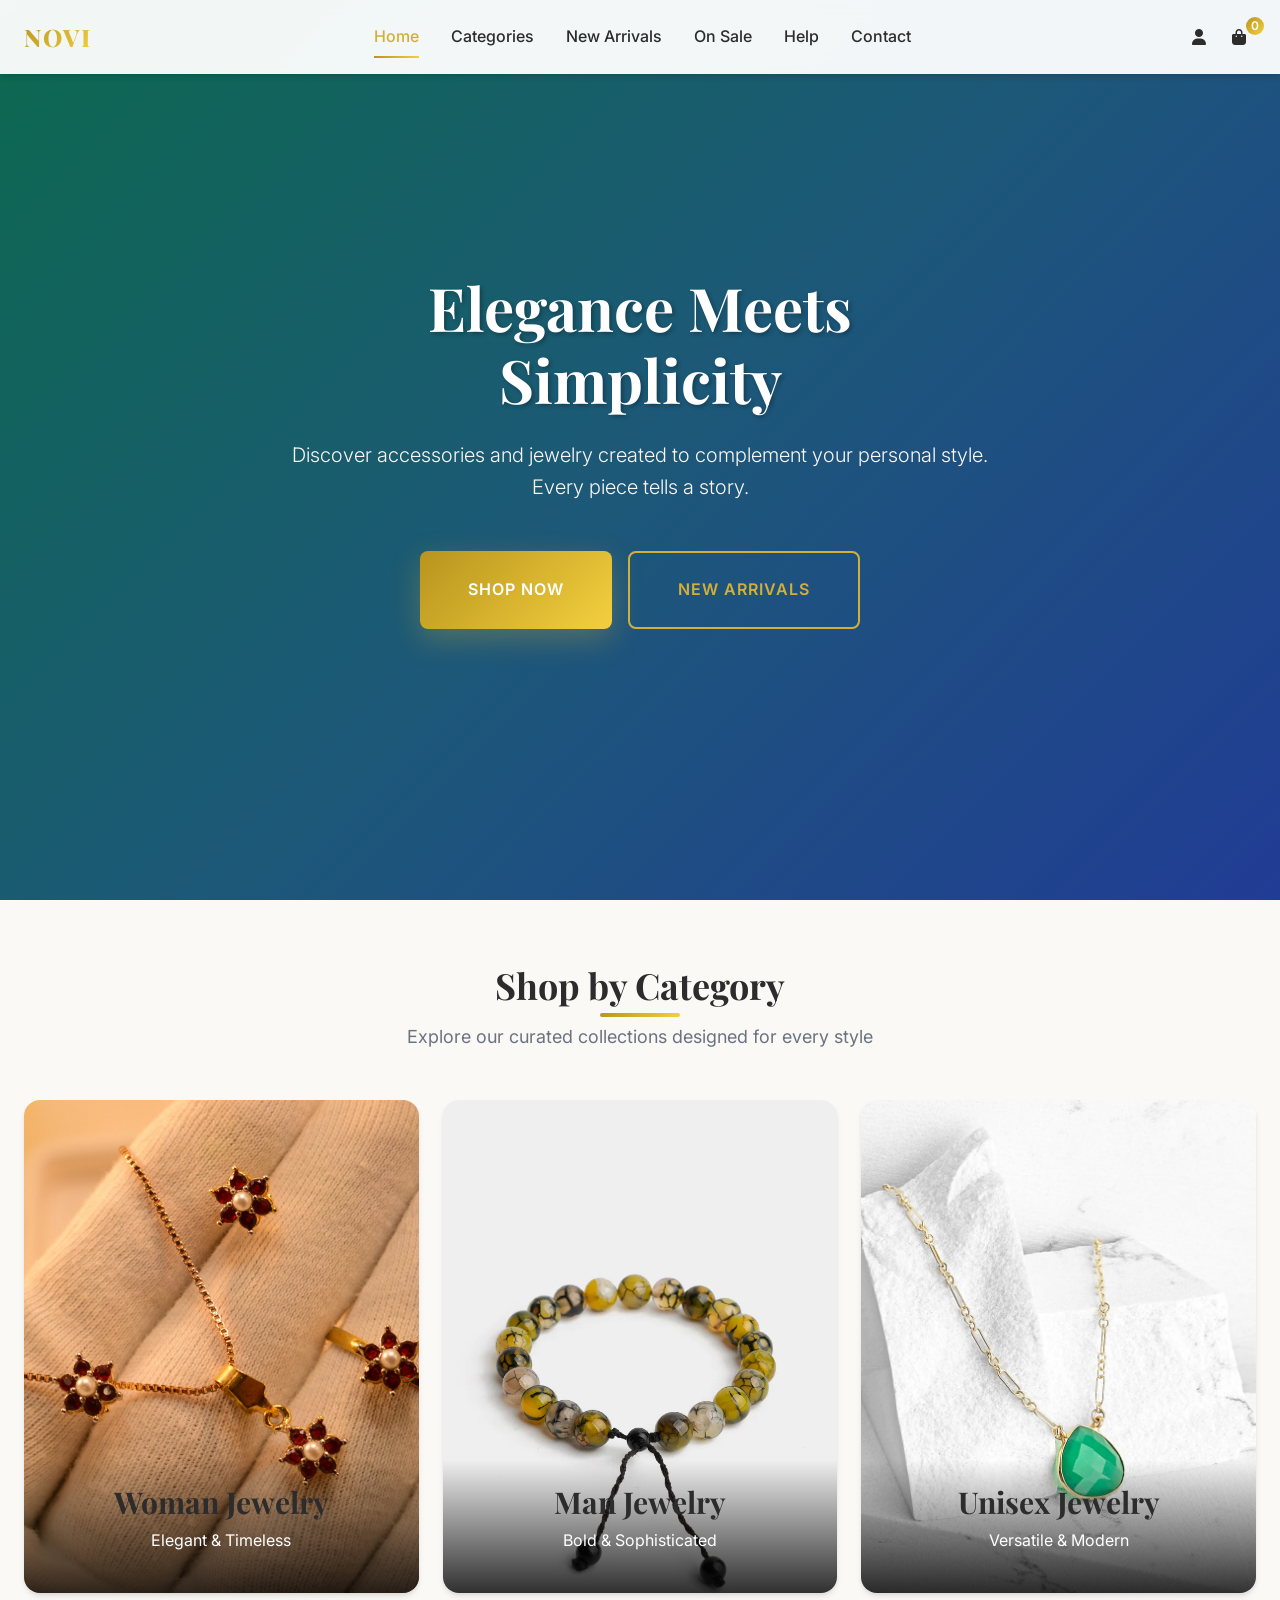
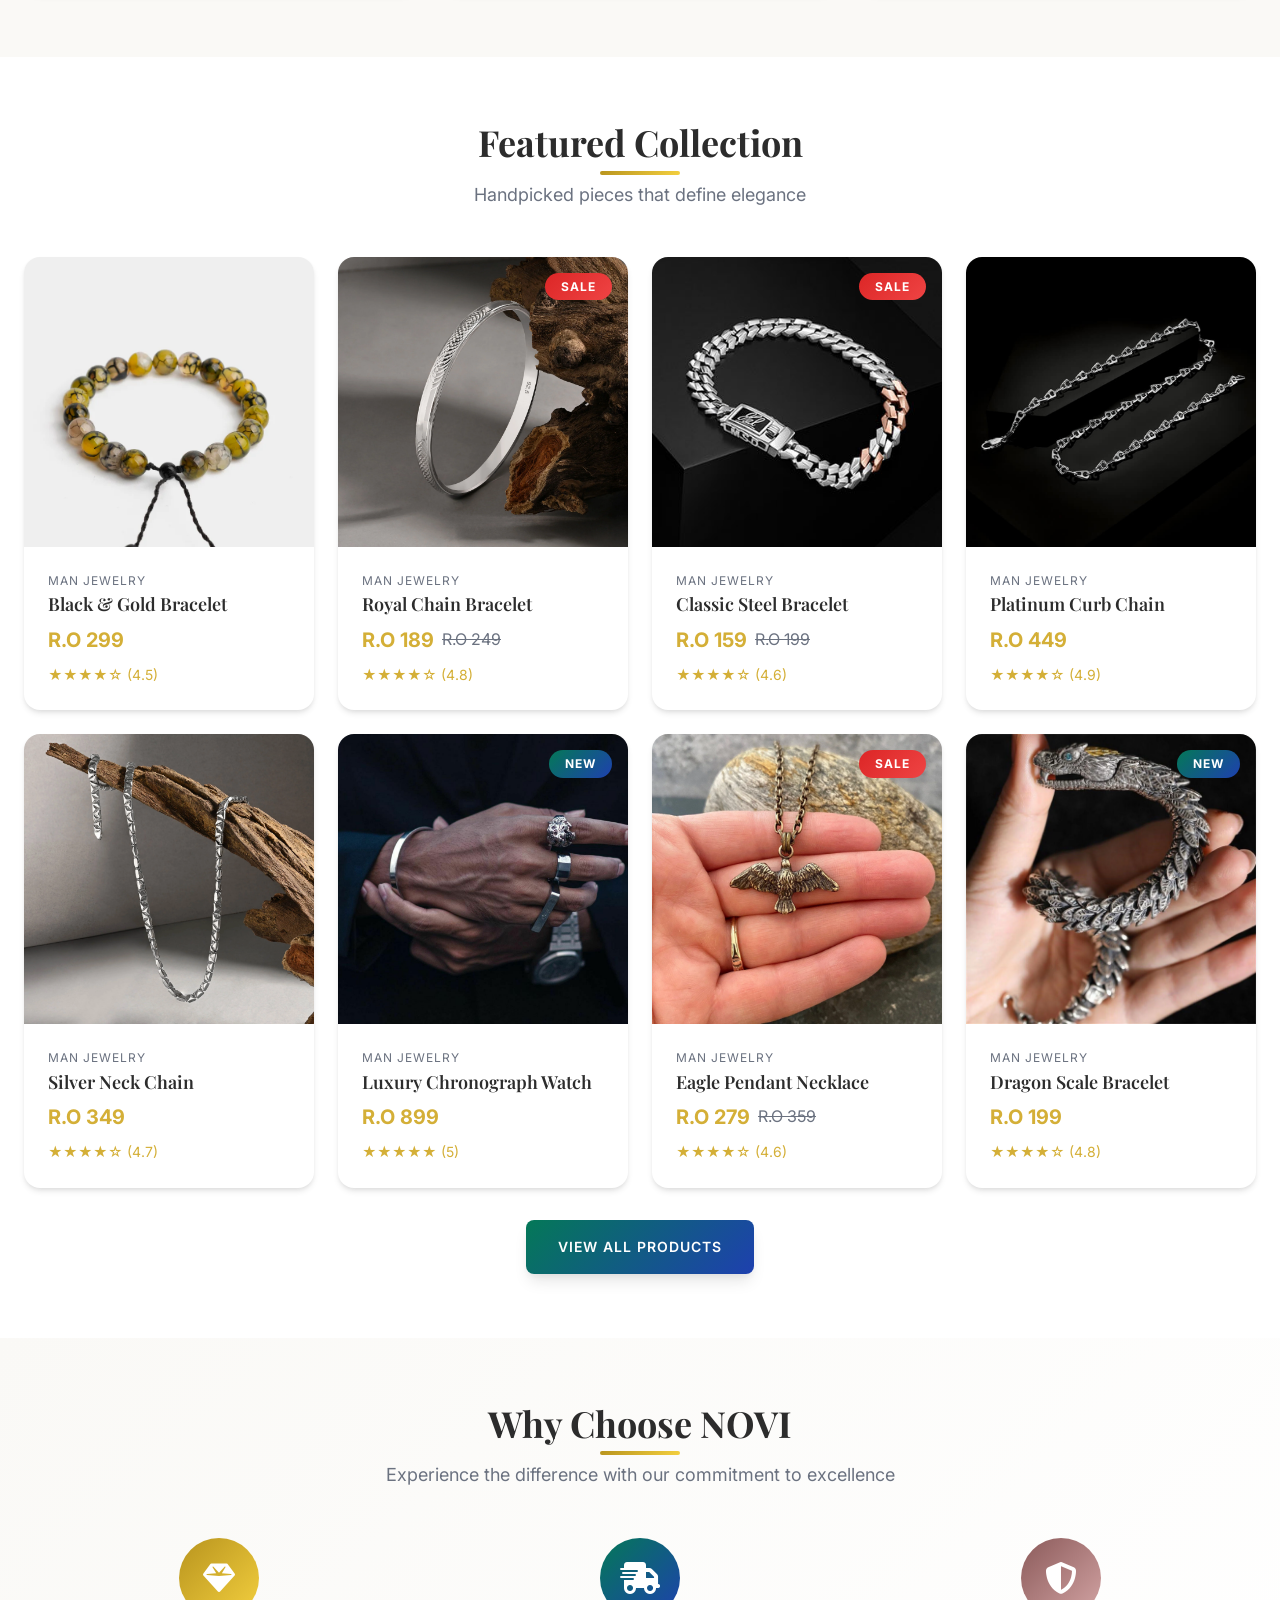
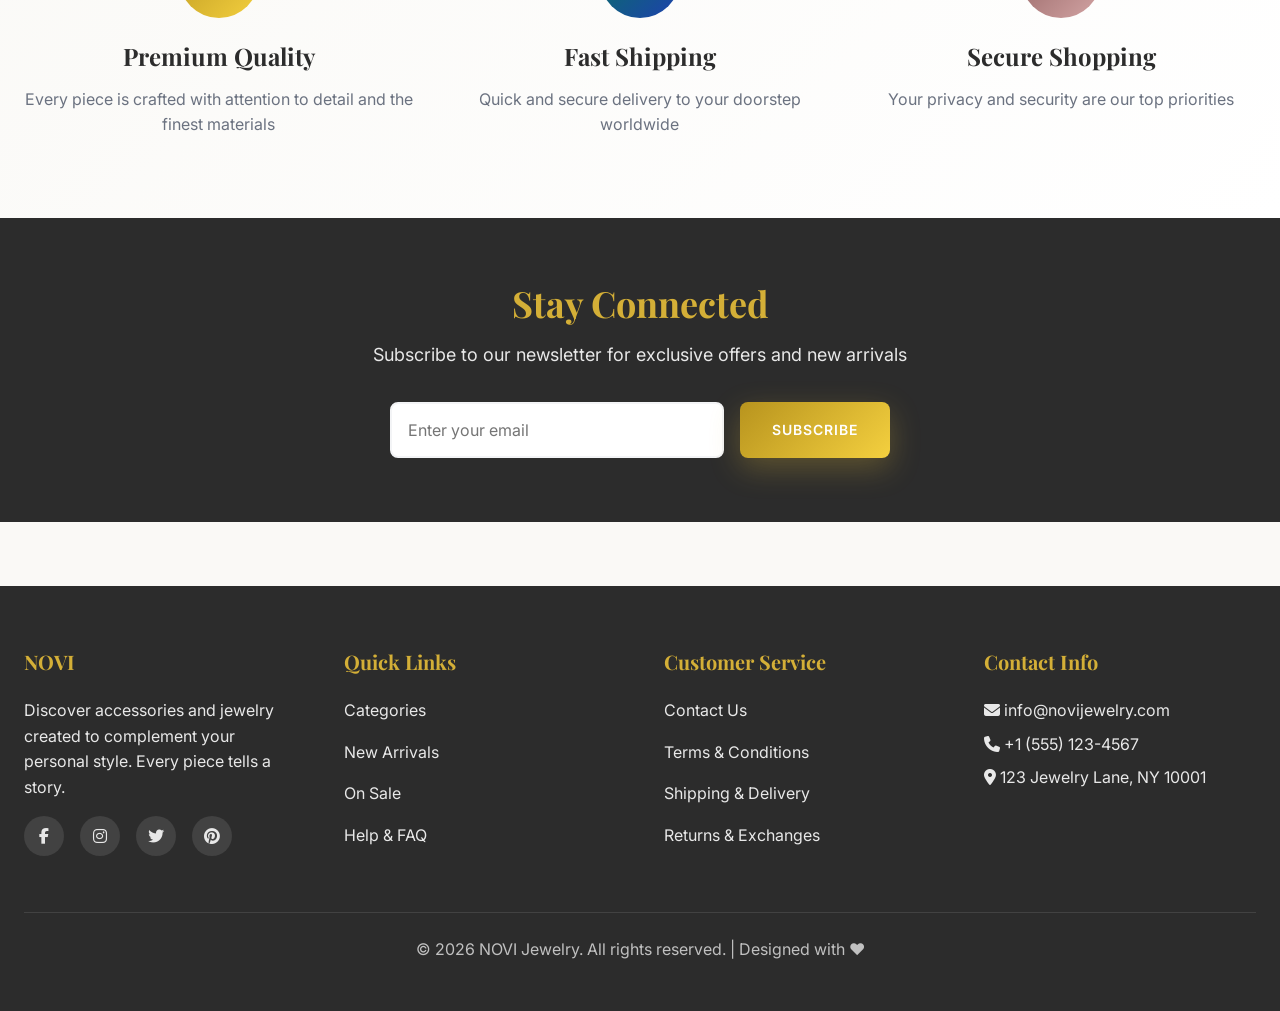
==== commit 0b74b90e: "chnaged images" ====
--- a/index.html
+++ b/index.html
@@ -73,10 +73,10 @@
       <div class="grid grid-cols-1 md:grid-cols-3 gap-lg">
         <a href="women.html" class="product-card reveal" style="text-decoration: none;">
           <div class="product-image-wrapper" style="aspect-ratio: 4/5;">
-            <img src="https://images.unsplash.com/photo-1535632066927-ab7c9ab60908?w=600&h=750&fit=crop" alt="Women's Collection" class="product-image">
+            <img src="images/women/nechlessset.png" alt="Women's Collection" class="product-image">
             <div class="product-overlay" style="transform: translateY(0); background: linear-gradient(180deg, rgba(0,0,0,0) 0%, rgba(0,0,0,0.8) 100%);">
               <div style="text-align: center; color: white;">
-                <h3 style="font-family: var(--font-heading); font-size: var(--text-3xl); margin-bottom: var(--spacing-sm);">Women</h3>
+                <h3 style="font-family: var(--font-heading); font-size: var(--text-3xl); margin-bottom: var(--spacing-sm);">Woman Jewelry</h3>
                 <p style="font-size: var(--text-base);">Elegant & Timeless</p>
               </div>
             </div>
@@ -85,10 +85,10 @@
         
         <a href="men.html" class="product-card reveal" style="text-decoration: none;">
           <div class="product-image-wrapper" style="aspect-ratio: 4/5;">
-            <img src="https://images.unsplash.com/photo-1611591437281-460bfbe1220a?w=600&h=750&fit=crop" alt="Men's Collection" class="product-image">
+            <img src="images/man/blackgoldenbracelete.png" alt="Men's Collection" class="product-image">
             <div class="product-overlay" style="transform: translateY(0); background: linear-gradient(180deg, rgba(0,0,0,0) 0%, rgba(0,0,0,0.8) 100%);">
               <div style="text-align: center; color: white;">
-                <h3 style="font-family: var(--font-heading); font-size: var(--text-3xl); margin-bottom: var(--spacing-sm);">Men</h3>
+                <h3 style="font-family: var(--font-heading); font-size: var(--text-3xl); margin-bottom: var(--spacing-sm);">Man Jewelry</h3>
                 <p style="font-size: var(--text-base);">Bold & Sophisticated</p>
               </div>
             </div>
@@ -97,10 +97,10 @@
         
         <a href="unisex.html" class="product-card reveal" style="text-decoration: none;">
           <div class="product-image-wrapper" style="aspect-ratio: 4/5;">
-            <img src="https://images.unsplash.com/photo-1599643478518-a784e5dc4c8f?w=600&h=750&fit=crop" alt="Unisex Collection" class="product-image">
+            <img src="images/unisex/greennecklace.png" alt="Unisex Collection" class="product-image">
             <div class="product-overlay" style="transform: translateY(0); background: linear-gradient(180deg, rgba(0,0,0,0) 0%, rgba(0,0,0,0.8) 100%);">
               <div style="text-align: center; color: white;">
-                <h3 style="font-family: var(--font-heading); font-size: var(--text-3xl); margin-bottom: var(--spacing-sm);">Unisex</h3>
+                <h3 style="font-family: var(--font-heading); font-size: var(--text-3xl); margin-bottom: var(--spacing-sm);">Unisex Jewelry</h3>
                 <p style="font-size: var(--text-base);">Versatile & Modern</p>
               </div>
             </div>
--- a/components.css
+++ b/components.css
@@ -798,6 +798,9 @@
 }
 
 .page-header-content h1,
+.page-header-content p {
+    color: var(--color-white);
+}
 .page-title {
     font-size: var(--text-5xl);
     margin-bottom: var(--spacing-md);
@@ -869,6 +872,7 @@
     font-size: var(--text-3xl);
     font-family: var(--font-heading);
     margin-bottom: var(--spacing-sm);
+    color: var(--color-white) !important;
 }
 
 .category-description {
